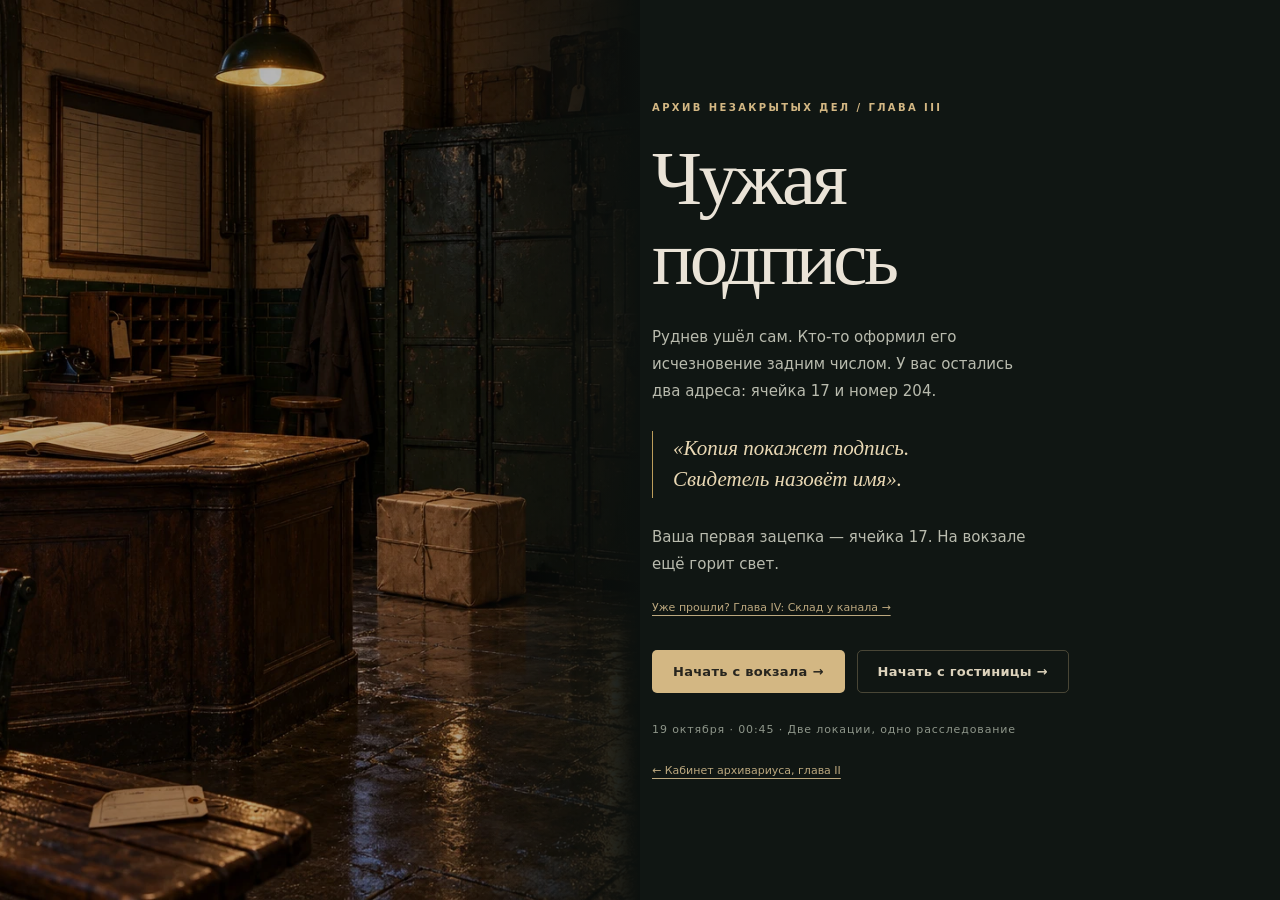
==== chapter3.html @ 959a2ab5 "Add files via upload" ====
<!doctype html><html lang="ru"><head><meta charset="utf-8"><meta name="viewport" content="width=device-width,initial-scale=1,viewport-fit=cover"><meta name="theme-color" content="#111815"><title>Архив незакрытых дел · III. Чужая подпись</title><style>

  :root {
    --bg:#0c0d10;
    --paper:#efe7d8;
    --ink:#2b2b2b;
    --accent:#b66a7a;
    --gold:#c2a66b;
    --warm:#ffb88a;
    --cold:#7ab0ff;
    --shadow:0 10px 30px rgba(0,0,0,.35);
    --ui:rgba(18,18,20,.72);
    --blur:8px;
    --safe-bottom: env(safe-area-inset-bottom, 0px);
    --safe-top: env(safe-area-inset-top, 0px);
  }
  html,body{height:100%;}
  body{
    margin:0;background:radial-gradient(70% 120% at 50% 0%, #1a1b1e, #0b0c0f);
    color:#e9e5df;font-family:-apple-system,BlinkMacSystemFont,Segoe UI,Roboto,Inter,system-ui,Arial,sans-serif;
    overscroll-behavior:none;
    -webkit-tap-highlight-color: transparent;
  }
  .screen{position:fixed;inset:0;display:none;align-items:center;justify-content:center;z-index:0;}
  .screen.active{display:flex;}
  /* START SCREEN — DOSSIER */
  .dossier{
    background: radial-gradient(120% 140% at 50% 0%, #141416, #0b0c0f);
    padding-top:var(--safe-top);
  }
  .folder{position:relative;width:min(920px,94vw);max-width:920px;aspect-ratio:3/2;box-shadow:var(--shadow);border-radius:14px;
    background:linear-gradient(145deg,#3c3327,#2b251d);overflow:hidden}
  .folder:before{
    content:"";position:absolute;inset:-10% -10% auto -10%;height:50%;
    background:radial-gradient(60% 120% at 20% 0%, rgba(255,229,170,.18), transparent 60%);
    pointer-events:none;
  }
  .folder .cover{position:absolute;inset:0;background:linear-gradient(135deg,#6c5b3a,#423627);color:#2d2319;display:flex;align-items:center;justify-content:center;box-shadow:inset 0 12px 40px rgba(0,0,0,.45)}
  .folder .title{position:absolute;left:6%;top:6%;right:6%;line-height:1.15}
  .folder .title h1{margin:0;font-weight:800;letter-spacing:.04em;color:#f2e6cf;font-size:clamp(18px,4.4vw,34px)}
  .folder .subtitle{opacity:.9;color:#e2d6bf;letter-spacing:.08em;margin-top:.2em;font-size:clamp(12px,2.6vw,18px)}
  .stamp{position:absolute;right:8%;top:12%;border:2px solid #d3b17f;color:#d3b17f;padding:.35em .6em;border-radius:6px;letter-spacing:.18em;
    font-weight:700;font-size:clamp(11px,2.2vw,16px);transform:rotate(-8deg);box-shadow:0 2px 0 rgba(0,0,0,.35)}
  .card{position:absolute;inset:8% 8% 8% 8%;margin:auto;display:flex;gap:18px;align-items:center;justify-content:flex-start;background:var(--paper);color:#2a2621;border-radius:12px;
    box-shadow:var(--shadow);padding:clamp(14px,3vw,26px);transform:translateY(4%);opacity:0;transition:transform .6s cubic-bezier(.2,.9,.2,1), opacity .6s ease}
  .folder.open .cover{transform:translateY(-102%);transition:transform .8s cubic-bezier(.2,.9,.2,1)}
  .folder.open .card{opacity:1;transform:translateY(0)}
  .portrait{flex:0 0 auto;width:clamp(86px,18vw,160px);aspect-ratio:3/4;border-radius:10px;overflow:hidden;box-shadow:0 8px 20px rgba(0,0,0,.35)}
  .portrait img{width:100%;height:100%;object-fit:cover;display:block}
  .card h2{font-size:clamp(16px,3.2vw,22px);margin:.2em 0 .2em;font-weight:800;color:#2a2621}
  .note{opacity:.9;font-size:clamp(13px,2.8vw,16px);line-height:1.35}
  .actions{margin-top:auto;display:flex;gap:12px;flex-wrap:wrap}
  .btn{appearance:none;border:none;border-radius:12px;padding:.9em 1.1em;font-weight:700;letter-spacing:.02em;cursor:pointer;box-shadow:0 6px 16px rgba(0,0,0,.25);
    background:#2c2f33;color:white;transition:transform .15s ease, opacity .2s ease, background .2s}
  .btn:hover{transform:translateY(-1px)}
  .btn:active{transform:translateY(1px) scale(.98)}
  .btn.accent{background:linear-gradient(180deg, #d47d91, #b86878)}
  .btn.secondary{background:#494131;color:#f2e6cf}
  .sound-toggle{margin-left:auto;background:#26272b;border-radius:10px;padding:.55em .8em;display:flex;align-items:center;gap:.6em}
  .sound-toggle input{accent-color:#d47d91;transform:scale(1.1)}
  .resume{display:none}
  .has-save .resume{display:inline-flex}
  /* SCENE */
  .scene{position:fixed;inset:0;display:none;align-items:center;justify-content:center;overflow:hidden;touch-action:manipulation}
  .scene.active{display:flex}
  .stage{position:relative;width:min(1100px,100vw);height:min(100dvh, 100vh);padding:0;overflow:hidden;box-shadow:0 10px 40px rgba(0,0,0,.5)}
  .camera{position:absolute;inset:0;transform-origin:50% 50%;transition:transform .6s cubic-bezier(.2,.9,.2,1), filter .6s ease}
  .room{position:absolute;left:50%;top:50%;transform:translate(-50%,-50%);width:100%;height:100%;background: #111;display:flex;align-items:center;justify-content:center;overflow:hidden}
  .room img{width:100%;height:100%;object-fit:cover;display:block;filter:contrast(1.03) saturate(1.02) brightness(.95)}
  .warm .camera{filter:sepia(.09) saturate(1.05) brightness(1.02)}
  .warm .heater-glow{opacity:.8}
  .heater-glow{position:absolute;left:34.5%;top:58%;width:28%;height:8%;background:radial-gradient(70% 120% at 50% 50%, rgba(255,142,66,.35), rgba(255,93,0,.08) 60%, transparent 80%);pointer-events:none;opacity:0;transition:opacity .4s}
  /* Hotspots */
  .hotspot{position:absolute;border-radius:12px;outline:none;border:none;background:transparent}
  .hotspot .ring{position:absolute;inset:-10px;border-radius:50%;border:2px solid rgba(255,255,255,.7);box-shadow:0 0 18px rgba(255,255,255,.25) inset;opacity:.0;transition:opacity .2s, transform .2s}
  .hotspot:focus .ring, .hotspot:hover .ring{opacity:.8; transform:scale(1.04)}
  .hotspot .lens{position:absolute;left:50%;top:50%;transform:translate(-50%,-50%);width:34px;height:34px;border-radius:50%;background:rgba(0,0,0,.35);backdrop-filter:blur(4px);
      display:flex;align-items:center;justify-content:center;color:#fff;font-weight:900;box-shadow:0 6px 14px rgba(0,0,0,.4)}
  /* UI overlays */
  .topbar{position:absolute;left:0;right:0;top:0;height:56px;padding: max(10px, var(--safe-top)) 12px 10px 12px;display:flex;align-items:center;gap:10px;pointer-events:none}
  .pill{pointer-events:auto;background:var(--ui);backdrop-filter:blur(var(--blur));padding:.54em .8em;border-radius:999px;display:flex;align-items:center;gap:.5em;color:#e8e2d9;font-weight:600;box-shadow:var(--shadow)}
  .pill .dot{width:8px;height:8px;border-radius:50%;background:var(--gold)}
  .toolbar{position:absolute;right:10px;bottom:calc(10px + var(--safe-bottom));display:flex;gap:10px;align-items:center}
  .toolbtn{background:var(--ui);backdrop-filter:blur(var(--blur));width:44px;height:44px;border-radius:12px;display:flex;align-items:center;justify-content:center;color:#f2e6cf;
    font-weight:900;box-shadow:var(--shadow);cursor:pointer;user-select:none}
  .panel{position:absolute;right:10px;bottom:calc(64px + 16px + var(--safe-bottom));width:min(92vw,380px);max-height:60vh;overflow:auto;background:var(--ui);
    backdrop-filter:blur(var(--blur));border-radius:14px;box-shadow:var(--shadow);padding:14px;display:none}
  .panel.open{display:block}
  .panel h3{margin:.2em 0 .6em;font-size:16px;letter-spacing:.02em}
  .panel .item{padding:.45em .6em;border-radius:10px;background:rgba(255,255,255,.06);margin:.35em 0;font-size:14px}
  .progress{position:absolute;left:10px;bottom:calc(10px + var(--safe-bottom));background:var(--ui);backdrop-filter:blur(var(--blur));border-radius:14px;padding:.6em .8em;display:flex;align-items:center;gap:.8em;box-shadow:var(--shadow)}
  .track{display:grid;grid-auto-flow:column;gap:6px}
  .dot2{width:8px;height:8px;border-radius:50%;background:rgba(255,255,255,.25)}
  .dot2.done{background:linear-gradient(180deg,#e7b47d,#c7975c)}
  /* Modals */
  .modal{position:fixed;inset:0;background:rgba(6,6,8,.55);backdrop-filter:blur(6px);display:none;align-items:center;justify-content:center;padding:clamp(10px,3vw,20px);z-index:50}
  .modal.open{display:flex}
  .card2{width:min(720px,94vw);background:#f4efe8;border-radius:16px;box-shadow:0 20px 60px rgba(0,0,0,.55);color:#2a2621;overflow:hidden;animation:pop .28s ease}
  @keyframes pop{from{transform:translateY(8px) scale(.98);opacity:.0} to{transform:none;opacity:1}}
  .paper{padding:16px 16px 18px}
  .paper h3{margin:.1em 0 .4em;font-size:18px}
  .paper p{margin:.5em 0 0;line-height:1.45}
  .controls{display:flex;gap:10px;justify-content:flex-end;margin-top:10px}
  .close{background:#2f2f33;color:#fff;padding:.6em 1.0em;border:none;border-radius:10px;font-weight:700;cursor:pointer}
  .accent2{background:linear-gradient(180deg,#d47d91,#b86878);color:white;border:none;border-radius:10px;padding:.7em 1.1em;font-weight:800;cursor:pointer}
  .keypad{display:grid;grid-template-columns:repeat(3,1fr);gap:10px;margin-top:10px}
  .keypad button{padding:.7em 0;border:none;border-radius:10px;background:#e4ddd2;font-weight:800;box-shadow:inset 0 -2px 0 rgba(0,0,0,.06)}
  .lcd{font-family: ui-monospace, SFMono-Regular, Menlo, Monaco, Consolas, 'Liberation Mono','Courier New', monospace;
       letter-spacing:.14em;padding:.6em .7em;border-radius:8px;background:#1d1e22;color:#f2e6cf;display:inline-flex;min-width:5.2em;justify-content:center}
  .shake{animation:shake .25s linear}
  @keyframes shake{0%{transform:translateX(0)}25%{transform:translateX(-3px)}50%{transform:translateX(3px)}75%{transform:translateX(-2px)}100%{transform:translateX(0)}}
  /* Mug modal custom */
  .mugwrap{background:#f7f0e6;padding:12px 12px 18px;border-radius:14px;margin:0 0 6px 0;box-shadow:inset 0 1px 0 rgba(255,255,255,.5)}
  .mugwrap img{width:100%;border-radius:12px;display:block;box-shadow:0 6px 22px rgba(0,0,0,.25)}
  .letters{text-align:center;letter-spacing:.5em;font-weight:800;margin:.6em 0 .2em;color:#2a2621}
  .sub{
    text-align:center;color:#5a5551;margin-bottom:.6em
  }
  .hidden{display:none !important}
  /* Reduced motion support */
  @media (prefers-reduced-motion: reduce){
    .camera, .folder .cover, .card, .heater-glow, .modal, .card2{transition:none !important;animation:none !important}
  }

:root{--gold:#d3b783;--paper:#f1e7d4;--ink:#302c26;--line:#ccb99545}
*{box-sizing:border-box}body{height:100dvh;overflow:hidden;background:#0c1111;color:#eae3d7;font-family:system-ui,-apple-system,sans-serif}button,a{-webkit-tap-highlight-color:transparent}button{font:inherit;cursor:pointer}button:focus-visible,a:focus-visible{outline:2px solid #dbc18c;outline-offset:4px}button:disabled{cursor:default;opacity:.4}.hidden,[hidden]{display:none!important}
h1,h2,h3,h4,p{margin-top:0}h1,h2,h3{font-family:Georgia,serif;font-weight:400}button{touch-action:manipulation}.eyebrow{text-transform:uppercase;letter-spacing:.24em;font-size:10px;color:var(--gold);font-weight:600}.serif{font-family:Georgia,serif}.muted{color:#a9a89c}.btn{border-radius:5px;background:#d3b783;color:#27251e;padding:13px 20px;box-shadow:none;font-weight:600;font-size:13px;letter-spacing:.02em;border:1px solid transparent}.btn.secondary{background:transparent;color:#ddd3bc;border-color:#bba57b55}.btn:disabled{opacity:.45}.close{background:none;border:1px solid #9c8a6a66;color:inherit;border-radius:4px;padding:10px 16px}.controls{gap:10px;flex-wrap:wrap}a.btn{text-decoration:none;display:inline-block;}
#intro{position:fixed;inset:0;z-index:20;display:grid;grid-template-columns:1fr 1fr;background:#101613} .intro-art{background:linear-gradient(90deg,transparent 70%,#101613),url('[data-uri]') center/cover;filter:brightness(.72);min-height:0}.intro-copy{align-self:center;padding:50px clamp(26px,5vw,86px) 50px 12px;max-width:650px}.intro-copy h1{font-size:clamp(39px,5vw,70px);line-height:1.03;letter-spacing:-.045em;margin:26px 0}.intro-copy p{font-size:15px;line-height:1.8;color:#b9bbae;max-width:390px}.intro-copy blockquote{border-left:1px solid #bc9d5b;margin:26px 0;padding:2px 0 2px 20px;font:italic 21px/1.5 Georgia,serif;color:#e9d8b4}.intro-foot{margin-top:30px;font-size:11px;letter-spacing:.08em;color:#8e968a}.intro-buttons{display:flex;gap:12px;flex-wrap:wrap;margin-top:30px}
#game{height:100%;display:flex;flex-direction:column}.game-header{height:78px;padding:18px 30px;display:flex;justify-content:space-between;align-items:center;border-bottom:1px solid #c4a77422;flex-shrink:0;background:#111815}.brand{display:flex;gap:18px;align-items:center}.brand-mark{width:35px;height:35px;display:grid;place-items:center;border:1px solid #bca17255;color:#d3b783;font:20px Georgia,serif}.brand h1{font-size:18px;margin:4px 0 0;letter-spacing:.01em}.header-right{display:flex;gap:9px;align-items:center}.tiny-button{color:#d8d2c5;background:none;border:1px solid #8a806144;border-radius:4px;padding:10px 13px;font-size:12px}.journal-button{color:#e1cca3;border-color:#b7975c66}.count{display:inline-grid;place-items:center;min-width:19px;height:19px;border-radius:50%;background:#c6ae7330;font-size:10px;margin-left:6px}
.workbench{display:grid;grid-template-columns:minmax(0,1fr) 265px;flex:1;min-height:0;max-width:1650px;width:100%;margin:auto}.scene-column{display:flex;flex-direction:column;justify-content:center;min-height:0;min-width:0;padding:24px 26px 14px}.scene-frame{position:relative;width:100%;aspect-ratio:3/2;box-shadow:0 20px 80px #0008;overflow:hidden;background:#131816}.scene-frame img{width:100%;height:100%;display:block;object-fit:fill}.scene-frame:after{content:'';position:absolute;inset:0;box-shadow:inset 0 0 65px #0004;pointer-events:none}.hotspot,.hotspot:hover,.hotspot:focus{padding:0;background:none;border:0;box-shadow:none;outline:none;border-radius:0;position:absolute;z-index:2;cursor:pointer}.hotspot:focus-visible{outline:1px dashed #e4c796;outline-offset:0}.scene-caption{display:flex;justify-content:space-between;gap:12px;padding:15px 0 0;color:#92998c;font-size:11px;letter-spacing:.05em}.scene-caption strong{font-weight:400;color:#c9b78f}.rain-line{position:absolute;left:13%;top:8%;width:1px;height:24%;background:linear-gradient(transparent,#bacdd333,transparent);animation:rain 5s linear infinite;pointer-events:none;transform:rotate(12deg)}.rain-line.two{left:18%;animation-delay:-2s;animation-duration:6s}@keyframes rain{from{translate:0 -20px;opacity:0}40%{opacity:.6}to{translate:0 90px;opacity:0}}
.case-sidebar{padding:30px 25px;border-left:1px solid #c4a77422;background:#101713;overflow:auto}.case-sidebar h2{font-size:25px;line-height:1.25;margin:17px 0}.case-sidebar p{font-size:12px;line-height:1.8;color:#a0a799}.divider{height:1px;background:#c5ad7533;margin:24px 0}.objective{font-size:12px;line-height:1.65;display:flex;gap:10px;color:#c7c7b9;margin:15px 0}.objective span{border:1px solid #8b7f5a77;min-width:16px;height:16px;border-radius:50%;margin-top:2px}.objective.done span{background:#c6ae73;border-color:#c6ae73}.objective.done{color:#dfcda4}.case-sidebar .btn{width:100%;margin-top:20px}.aside-note{font:italic 16px/1.6 Georgia,serif;color:#9c9b88;margin-top:25px}.footer-brand{font-size:9px;letter-spacing:.18em;text-transform:uppercase;color:#667266;margin-top:25px}
.modal{z-index:50;background:#080c0ce0;backdrop-filter:blur(7px);padding:22px}.card2{background:var(--paper);color:var(--ink);width:min(610px,94vw);max-height:88dvh;overflow:auto;border-radius:5px;border:1px solid #d2bd97;box-shadow:0 30px 90px #0009}.paper{padding:clamp(24px,5vw,42px)}.paper h2{font-size:32px;line-height:1.13;margin:15px 0 22px}.paper .eyebrow{color:#887147}.paper p{font:17px/1.8 Georgia,serif}.doc-sheet{border:1px solid #a994703b;padding:20px;background:linear-gradient(130deg,#fbf5e5,#e7d7b9);margin:20px 0;box-shadow:1px 4px 8px #78604712}.doc-sheet p{font:14px/1.9 ui-monospace,monospace;white-space:pre-line;margin:0}.doc-sheet .red{color:#93463a}.doc-meta{font:10px/1.7 system-ui,sans-serif;color:#827764;border-top:1px solid #9b86534d;margin-top:15px;padding-top:12px}.added{color:#66704b;font-size:11px;letter-spacing:.05em}.modal .controls{justify-content:space-between;margin-top:26px}.modal .btn.secondary{color:#756341;border-color:#a9947066}.modal .close{color:#6e634e}.document-note{font-size:13px!important;color:#807664}.clock-visual{width:136px;height:136px;border-radius:50%;border:7px solid #65563d;margin:12px auto 20px;background:#e4d9bc;position:relative;box-shadow:inset 0 0 12px #74603d55}.clock-visual .clock-hour{position:absolute;left:50%;bottom:50%;height:32px;width:4px;background:#342c24;transform-origin:bottom;transform:rotate(277.5deg)}.clock-visual .clock-minute{position:absolute;left:50%;bottom:50%;height:46px;width:2px;background:#342c24;transform-origin:bottom;transform:rotate(90deg)}.clock-visual .clock-center{width:7px;height:7px;background:#443527;border-radius:50%;position:absolute;left:48%;top:48%}.clock-visual .clock-numbers{position:absolute;inset:6px;text-align:center;font:14px Georgia,serif}
#journalModal .card2{width:min(1000px,96vw);background:#171f19;color:#dedbcf;border-color:#4a5140}.journal-grid{display:grid;grid-template-columns:1.15fr 1fr;gap:28px}.journal-top{display:flex;align-items:center;justify-content:space-between;margin-bottom:25px}.journal-top h2{margin:10px 0 0}.journal-top .close{color:#d9ccae}.evidence-grid{display:grid;grid-template-columns:1fr 1fr;gap:9px}.evidence-card{background:#263027;border:1px solid #68745455;border-radius:3px;text-align:left;color:#cfcdbd;min-height:95px;padding:13px;transition:border-color .15s,background .15s}.evidence-card.selected{border-color:#d8bc83;background:#343b29}.evidence-card .eyebrow{font-size:8px;letter-spacing:.12em;color:#9aab86}.evidence-card strong{display:block;font:16px/1.3 Georgia,serif;margin:8px 0 5px}.evidence-card small{font-size:10px;color:#a4ab99}.empty-evidence{font:15px/1.8 Georgia,serif;color:#9da18e;padding:20px;border:1px dashed #586047}.link-box{border:1px solid #6e775655;padding:20px;min-height:180px;background:#111811}.link-box h3{font-size:24px;margin:0 0 10px}.link-box p{font:13px/1.8 system-ui,sans-serif;color:#a9ae9b}.link-box .btn{width:100%;margin-top:14px}.selection-label{font:italic 15px/1.6 Georgia,serif;min-height:48px;color:#d1bd91}.journal-feedback{min-height:42px;margin-top:14px;font-size:12px;line-height:1.7;color:#d4bf8f}.deduction{border-top:1px solid #65714e44;padding:16px 0}.deduction h4{font:18px Georgia,serif;margin:0 0 8px;color:#d2bc8c}.deduction p{font:12px/1.75 system-ui,sans-serif;margin:0;color:#a7b09c}.read-evidence{background:none;color:#d6c298;border:0;font-size:11px;text-decoration:underline;padding:8px 0 0;text-underline-offset:3px}
#toast{position:fixed;bottom:max(25px,env(safe-area-inset-bottom));left:50%;translate:-50% 10px;background:#d8c29a;color:#292e23;padding:13px 20px;border-radius:5px;box-shadow:0 10px 35px #0008;max-width:90vw;width:max-content;z-index:90;font-size:12px;opacity:0;pointer-events:none;transition:.25s}#toast.show{opacity:1;translate:-50% 0}.route-options{display:grid;grid-template-columns:1fr 1fr;gap:12px}.route-option{border:1px solid #9c886255;background:#e5d8bd;color:#3d392f;text-align:left;padding:20px;border-radius:3px}.route-option h3{font-size:24px;margin-bottom:8px}.route-option p{font:13px/1.65 system-ui,sans-serif;margin:0}.route-option:hover{background:#ddccaa}.verdict-point{border-top:1px solid #b6a17d66;padding:12px 0;font:15px/1.7 Georgia,serif}.route-final{font:24px/1.5 Georgia,serif!important}.paper .badge{display:inline-block;border:1px solid #927e5655;padding:7px 10px;font-size:10px;letter-spacing:.14em;color:#7a6744}
@media(min-width:1500px){.scene-frame{max-height:calc(100dvh - 180px);width:auto;aspect-ratio:3/2}.scene-column{align-items:center}.scene-caption{width:100%}}
@media(max-width:1000px){.workbench{grid-template-columns:1fr}.case-sidebar{display:none}.scene-column{padding:14px}.game-header{padding:15px 18px}.scene-frame{max-height:calc(100dvh - 165px);width:min(100%,calc((100dvh - 165px) * 1.5));align-self:center}.scene-caption{width:min(100%,calc((100dvh - 165px) * 1.5));align-self:center}.brand h1{font-size:16px}}
@media(max-width:600px){#intro{grid-template-columns:1fr;overflow:auto;display:block}.intro-art{height:34dvh;min-height:210px;background-position:center;background-image:linear-gradient(0deg,#101613,transparent 65%),url('[data-uri]')}.intro-copy{padding:15px 27px 35px;margin-top:-20px;position:relative}.intro-copy h1{font-size:42px;margin:18px 0}.intro-copy p{font-size:13px}.intro-copy blockquote{font-size:19px;margin:20px 0}.intro-foot{margin-top:20px}.game-header{height:86px;padding:12px 15px;align-items:center}.brand-mark{display:none}.brand .eyebrow{font-size:8px;letter-spacing:.12em}.brand h1{font-size:15px;max-width:170px}.header-right{gap:6px}.tiny-button{font-size:11px;padding:9px}.sound-button{padding:9px 7px}.scene-column{justify-content:center;padding:8px}.scene-frame{width:100%;max-height:none;aspect-ratio:3/2}.scene-caption{font-size:10px;line-height:1.6;padding:14px 5px}.scene-caption span{max-width:52%}.modal{padding:10px}.card2{max-height:91dvh;width:96vw}.paper{padding:24px}.paper h2{font-size:28px}.paper p{font-size:16px}.doc-sheet{padding:14px}.doc-sheet p{font-size:12px}.journal-grid{grid-template-columns:1fr;gap:22px}.evidence-card{min-height:85px;padding:11px}.evidence-card strong{font-size:15px}.journal-top{margin-bottom:20px;gap:10px}.journal-top h2{font-size:27px}.route-options{grid-template-columns:1fr}.journal-grid .link-box{min-height:0}.intro-buttons .btn{flex:1}.scene-frame{box-shadow:0 10px 45px #0008}.hotspot{min-width:44px;min-height:44px}}
@media(prefers-reduced-motion:reduce){*,*:before,*:after{animation:none!important;transition:none!important}}

.place-nav{height:62px;flex-shrink:0;display:flex;align-items:center;justify-content:space-between;gap:14px;padding:10px 28px;background:#101713;border-bottom:1px solid #b39c6333}.place-buttons{display:flex;gap:8px}.place-button{background:transparent;border:1px solid #9e8d6133;color:#9fa895;border-radius:4px;padding:9px 16px;font-size:12px}.place-button.active{border-color:#d4b77c88;color:#eddbb6;background:#99814c20}.route-caption{font-size:10px;color:#929c85;letter-spacing:.04em}.chapter-link{font-size:11px;color:#bca87f;text-underline-offset:4px}.scene-column{padding-top:16px}.dialogue-options{display:grid;gap:9px;margin:22px 0}.dialogue-choice{padding:13px 15px;border:1px solid #ac987266;background:#e4d7bd;color:#4b4334;text-align:left;font:15px/1.5 Georgia,serif;border-radius:3px}.dialogue-choice:hover{background:#d9c8a7}.answer-label{display:block;font-size:13px;color:#62553d;margin:20px 0}.answer-label select{display:block;width:100%;margin-top:8px;padding:13px 10px;border:1px solid #ac987288;background:#faf4e7;color:#352f24;border-radius:3px;font:14px/1.5 system-ui,sans-serif}.board-feedback{font:13px/1.7 system-ui,sans-serif;color:#9a463b;min-height:30px}.chapter-teaser{margin-top:22px;border-top:1px solid #a9947055;padding-top:20px}.chapter-teaser h3{font:25px Georgia,serif;margin:10px 0}.chapter-teaser p{font-size:15px}.locker-number{position:absolute;left:77.25%;top:30.4%;width:3.6%;height:3.2%;background:#887047;color:#252019;display:grid;place-items:center;font:clamp(7px,1vw,12px) Georgia,serif;box-shadow:inset 0 0 4px #342a19;transform:rotate(-1deg);pointer-events:none}.case-sidebar h2{font-size:27px}.intro-copy h1{font-size:clamp(47px,6vw,80px)}.scene-frame{max-height:calc(100dvh - 210px)}#sceneImg{width:100%;height:100%;object-fit:fill}.scene-frame [data-scene-layer]{position:absolute;inset:0;pointer-events:none}.scene-frame [data-scene-layer] button{pointer-events:auto}.hotspot{min-height:0;min-width:0}a.btn{text-decoration:none;display:inline-block}.evidence-card{width:100%}
@media(max-width:1000px){.scene-frame{max-height:calc(100dvh - 230px);width:min(100%,calc((100dvh - 230px)*1.5))}.scene-caption{width:100%}}
@media(max-width:600px){.place-nav{padding:10px 12px;height:auto;min-height:73px;align-items:flex-start;flex-wrap:wrap;gap:8px}.place-buttons{gap:6px}.place-button{font-size:11px;padding:8px 10px}.route-caption{width:100%;font-size:9px}.place-nav .chapter-link{margin-left:auto;padding:8px 0}.scene-frame{width:100%;max-height:none}.scene-column{padding-top:8px}.header-right .chapter-link{display:none}.game-header .brand h1{max-width:175px}.hotspot{min-width:44px;min-height:44px}.intro-copy h1{font-size:50px}.scene-caption{font-size:10px}.scene-caption span{max-width:55%}.intro-buttons .btn{flex:1;min-width:130px}.intro-copy{padding-bottom:25px}}
</style></head><body>
<section id="intro"><div class="intro-art" aria-hidden="true"></div><div class="intro-copy"><div class="eyebrow">Архив незакрытых дел / Глава III</div><h1>Чужая<br>подпись</h1><p>Руднев ушёл сам. Кто-то оформил его исчезновение задним числом. У вас остались два адреса: ячейка 17 и номер 204.</p><blockquote>«Копия покажет подпись.<br>Свидетель назовёт имя».</blockquote><p id="routeIntro"></p><p><a class="chapter-link" href="chapter4.html">Уже прошли? Глава IV: Склад у канала →</a></p><div class="intro-buttons"><button class="btn" data-start="station">Начать с вокзала →</button><button class="btn" data-start="hotel">Начать с гостиницы →</button><button class="btn secondary" id="resume" hidden>Продолжить</button></div><div class="intro-foot">19 октября · 00:45 · Две локации, одно расследование</div><p style="margin-top:20px"><a class="chapter-link" href="index.html">← Кабинет архивариуса, глава II</a></p></div></section>
<main id="game" hidden><header class="game-header"><div class="brand"><div class="brand-mark">III</div><div><div class="eyebrow">Архив незакрытых дел / Чужая подпись</div><h1 id="sceneName">Камера хранения</h1></div></div><div class="header-right"><button class="tiny-button" id="hint" aria-label="Получить подсказку">?</button><button class="tiny-button journal-button" id="journal">Журнал <span id="clueCount" class="count">0</span></button></div></header>
<nav class="place-nav" aria-label="Перемещение между локациями"><div class="place-buttons"><button class="place-button" data-place="station" aria-pressed="true">Вокзал</button><button class="place-button" data-place="hotel" aria-pressed="false">Гостиница · 204</button></div><a class="chapter-link" href="index.html">Глава II</a><span id="firstRoute" class="route-caption"></span></nav>
<div class="workbench"><section class="scene-column" aria-label="Предметы расследования"><div class="scene-frame"><img id="sceneImg" alt="Ночная камера хранения"><div data-scene-layer="station"><div class="locker-number" aria-hidden="true">17</div><button class="hotspot" data-object="timetable" style="left:30%;top:10%;width:12%;height:20%" aria-label="Осмотреть ночную ведомость"></button><button class="hotspot" data-object="dispatch" style="left:20%;top:45%;width:23%;height:8%" aria-label="Осмотреть багажную декларацию"></button><button class="hotspot" data-object="ticket" style="left:32%;top:85%;width:12%;height:9%" aria-label="Взять квитанцию с жетоном"></button><button class="hotspot" data-object="locker" style="left:71%;top:23%;width:17%;height:29%" aria-label="Открыть ячейку 17"></button><button class="hotspot" data-object="case" style="left:54%;top:53%;width:12%;height:15%" aria-label="Осмотреть коробку у стойки"></button></div>
<div data-scene-layer="hotel" hidden><button class="hotspot" data-object="woman" style="left:58%;top:10%;width:30%;height:72%" aria-label="Поговорить с Ниной Орловой"></button><button class="hotspot" data-object="invoice" style="left:8%;top:56%;width:37%;height:14%" aria-label="Осмотреть накладную в гостиничной книге"></button><button class="hotspot" data-object="telegram" style="left:32%;top:69%;width:23%;height:12%" aria-label="Открыть конверт с телеграммой"></button></div></div><div class="scene-caption"><span id="roomStatus"></span><span><strong id="deductionCount">0 / 3 вывода</strong> · Прогресс сохраняется</span></div></section><aside class="case-sidebar"><div id="sceneSub" class="eyebrow"></div><h2>Кто оставил<br>чужую подпись?</h2><p>Копия и свидетель дополняют друг друга. Одной локации недостаточно.</p><div class="divider"></div><div class="eyebrow">Доказать</div><div class="objective" data-goal="identity"><span></span>Кому принадлежит подпись?</div><div class="objective" data-goal="cargo"><span></span>Что в отправлении Р-8?</div><div class="objective" data-goal="destination"><span></span>Куда увезли оригиналы?</div><button class="btn secondary" id="review">Восстановить план</button><div class="aside-note">«Подпись можно подделать. Совпадение документов — труднее».</div><div class="footer-brand">RUSLAN · Detective Stories</div></aside></div></main>
<div id="objectModal" class="modal"><div class="card2" role="dialog" aria-modal="true" aria-labelledby="objectTitle" tabindex="-1"><div class="paper" id="objectContent"></div></div></div>
<div id="journalModal" class="modal"><div class="card2" role="dialog" aria-modal="true" aria-labelledby="journalTitle" tabindex="-1"><div class="paper"><div class="journal-top"><div><div class="eyebrow">Улики из двух локаций</div><h2 id="journalTitle">Чужая подпись</h2></div><button class="close" data-close>Закрыть</button></div><div class="journal-grid"><div><div class="eyebrow" style="margin-bottom:15px">Найдено · <span id="evidenceTotal">0</span></div><div id="evidenceGrid" class="evidence-grid"></div></div><div><div class="link-box"><h3>Найти связь</h3><p>Выберите две карточки, которые подтверждают один вывод.</p><div class="selection-label" id="selectedLabel"></div><button id="connect" class="btn" disabled>Проверить связь</button><div id="journalFeedback" class="journal-feedback" role="status" aria-live="polite"></div></div><div id="deductions"></div><button class="btn" id="conclude" style="width:100%;margin-top:15px" disabled>Восстановить план →</button><div id="concludeHelp" class="journal-feedback"></div></div></div></div></div></div>
<div id="finalModal" class="modal"><div class="card2" role="dialog" aria-modal="true" aria-labelledby="finalTitle" tabindex="-1"><div class="paper" id="finalContent"></div></div></div><div id="toast" role="status" aria-live="polite"></div>
<div hidden><img id="stationImage" src="[data-uri]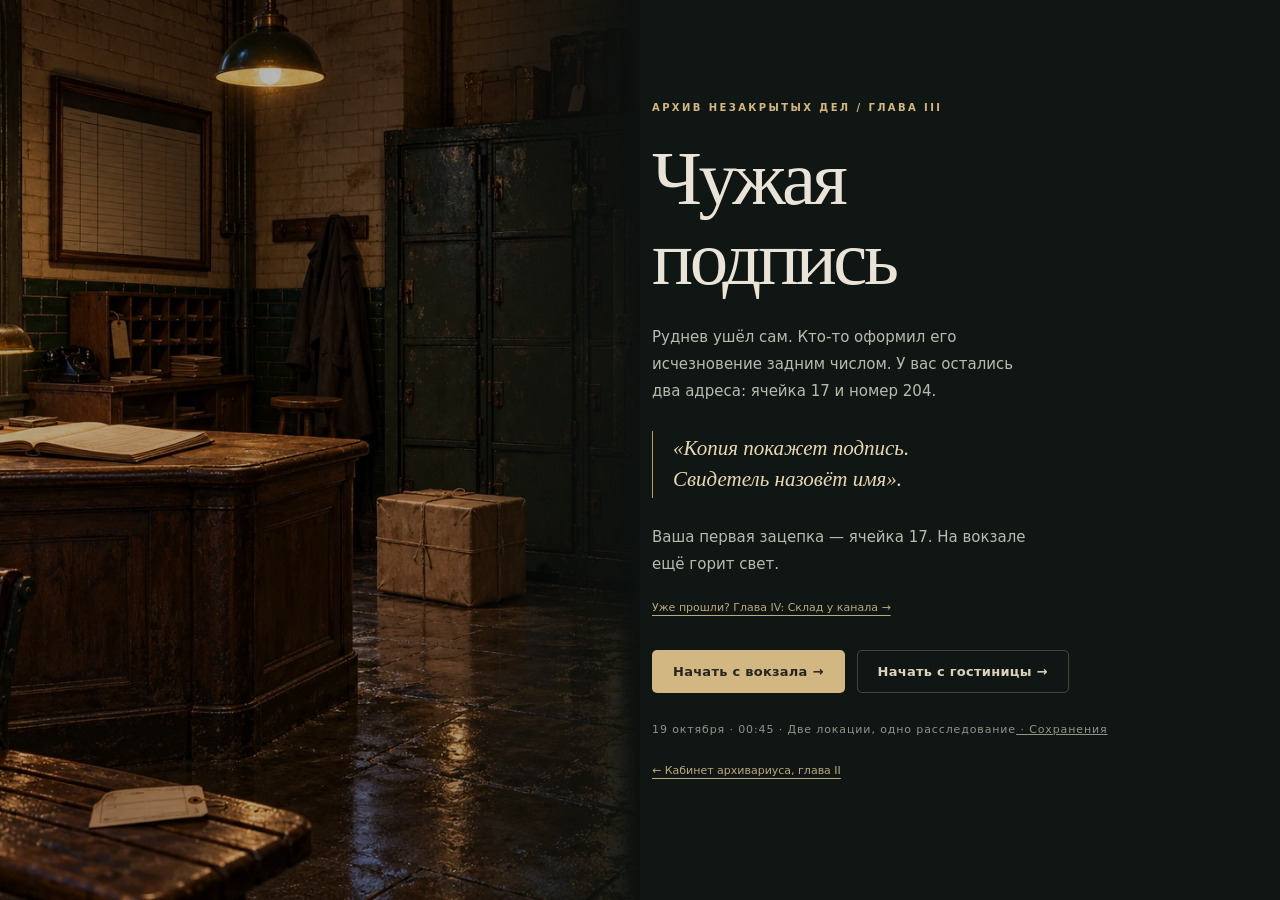
